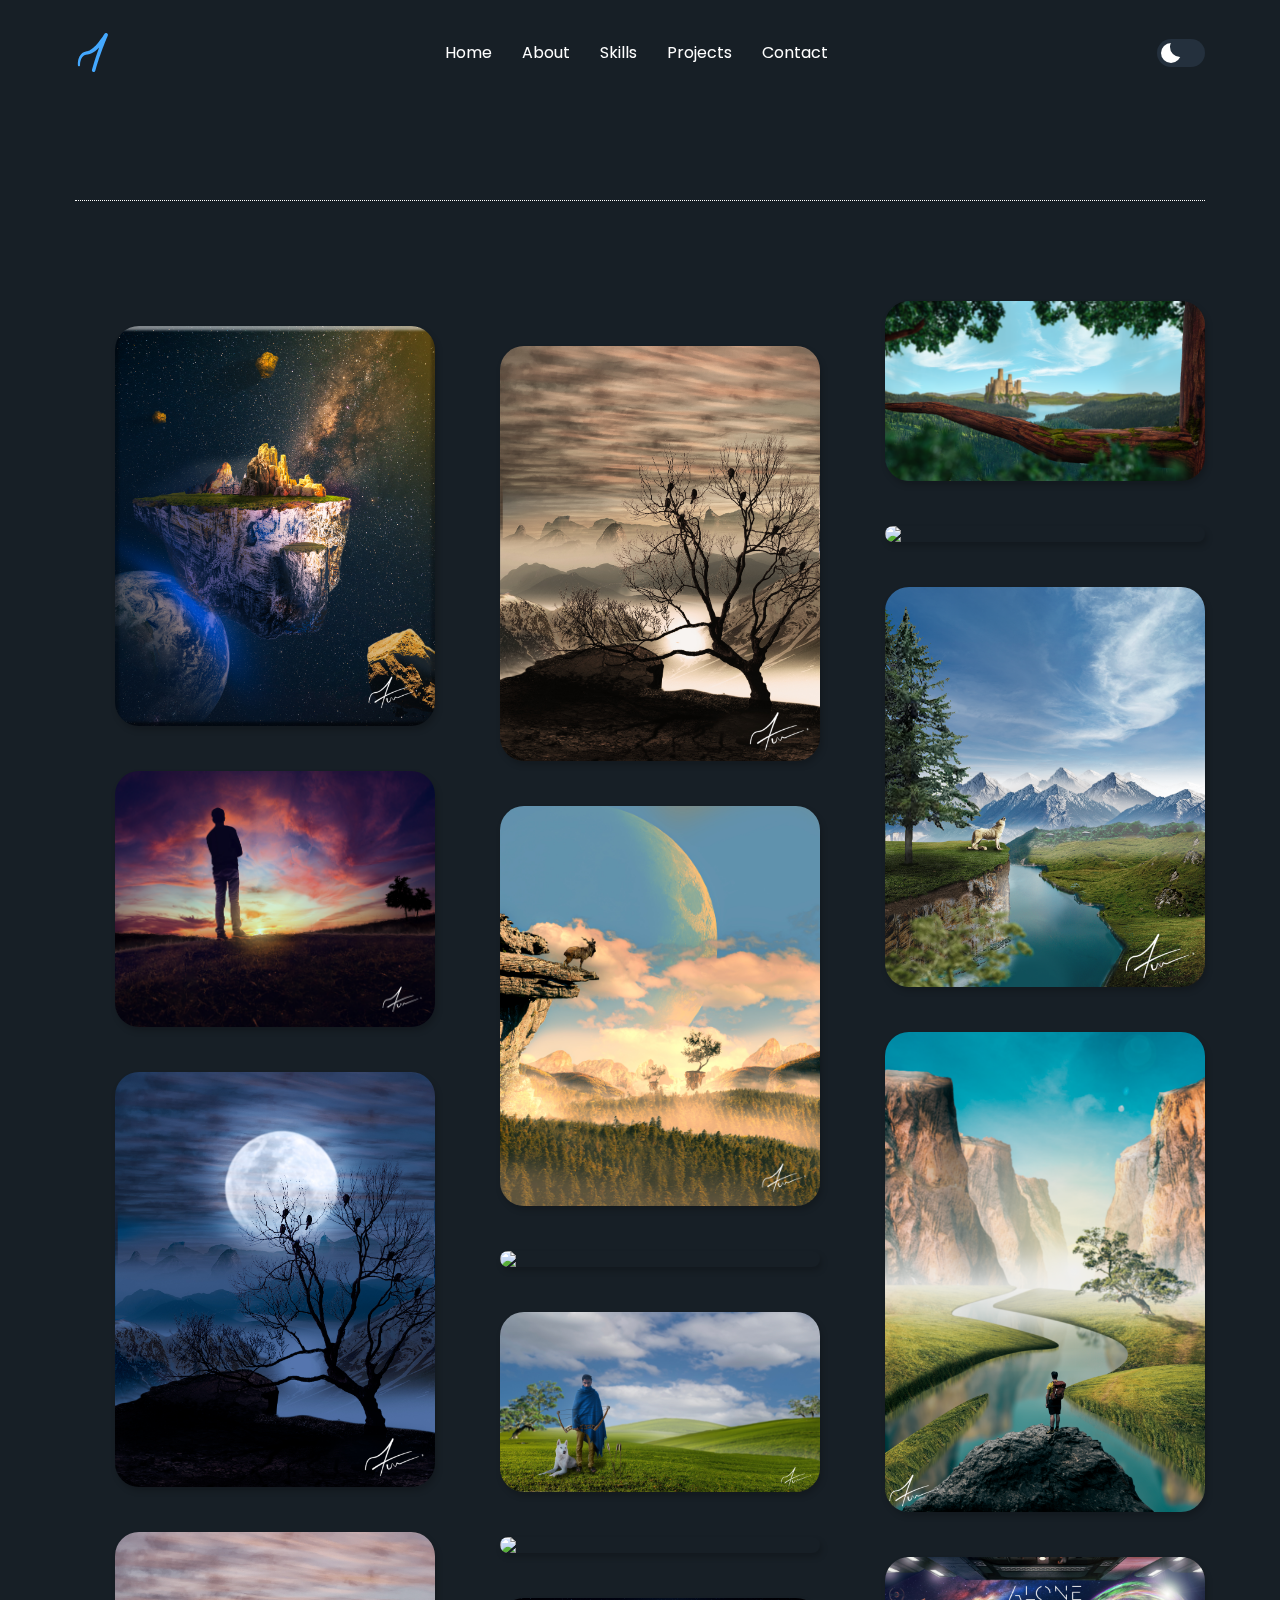
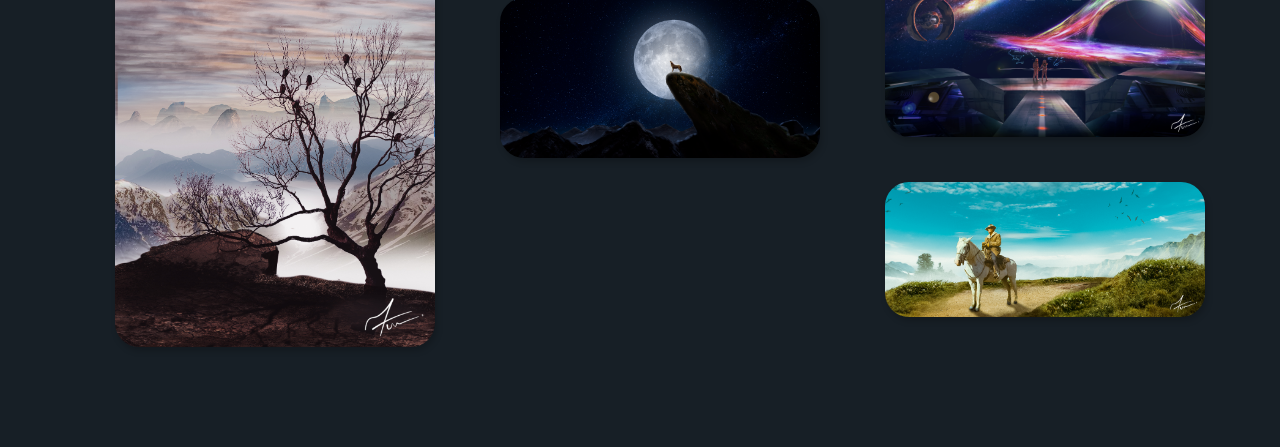
==== art.html @ 53b2a7ef "Initial commit" ====
<!DOCTYPE html>
<html lang="en">

<head>
  <meta charset="UTF-8">
  <meta http-equiv="X-UA-Compatible" content="IE=edge">
  <meta name="viewport" content="width=device-width, initial-scale=1.0">
  <title>Umer - personal portfolio</title>

  <!-- 
    - favicon
  -->
  <link rel="shortcut icon" href="./favicon.svg" type="image/svg+xml">

  <!-- 
    - custom css link
  -->
  <link rel="stylesheet" href="./assets/css/art_style.css">

  <!-- 
    - google font link
  -->
  <link rel="preconnect" href="https://fonts.googleapis.com">
  <link rel="preconnect" href="https://fonts.gstatic.com" crossorigin>
  <link
    href="https://fonts.googleapis.com/css2?family=Poppins:wght@700&family=Roboto:wght@400;700&family=Saira+Stencil+One&display=swap"
    rel="stylesheet">
</head>

<body id="top" class="dark_theme">

  <!-- 
    - #HEADER
  -->

  <header class="header" data-header>
    <div class="container">

      <img src="./assets/images/logo.svg" class="main-logo" alt="LOGO">

      <div class="navbar-actions">

        <button class="theme-btn" aria-label="Change Theme" title="Change Theme" data-theme-btn>
          <span class="icon"></span>
        </button>

      </div>

      <button class="nav-toggle-btn" aria-label="Toggle Menu" title="Toggle Menu" data-nav-toggle-btn>
        <span class="one"></span>
        <span class="two"></span>
        <span class="three"></span>
      </button>

      <nav class="navbar" data-navbar>
        <ul class="navbar-list">

          <li>
            <a href="index.html" class="navbar-link">Home</a>
          </li>

          <li>
            <a href="index.html" class="navbar-link">About</a>
          </li>

          <li>
            <a href="index.html" class="navbar-link">Skills</a>
          </li>

          <li>
            <a href="projects.html" class="navbar-link">Projects</a>
          </li>

          <li>
            <a href="index.html" class="navbar-link">Contact</a>
          </li>

        </ul>
      </nav>

    </div>
  </header>


  <main>
    <article class="container">




     <!-- 
        - #PROJECTS
      -->

      

      <section class="project" id="portfolio">

        <div class="divider"></div>
        <ul class="project-list">
          <li class="about-content section-content">

            <script>
              document.addEventListener("DOMContentLoaded", function() {
                const projectList = document.querySelector(".project-list");
            
                // Function to create project card
                function createProjectCard(imageSrc) {
                  const projectCard = document.createElement("li");
                  projectCard.classList.add("about-content", "section-content");
            
                  projectCard.innerHTML = `
                    <a href="#" class="project-card">
                      <div class="project-image-list">
                        <figure class="card-banner">
                          <img src="${imageSrc}" class="w-100">
                        </figure>
                      </div>
                    </a>
                    <div style="width: 20px; height: 20px;"></div>
                  `;
            
                  return projectCard;
                }
            
                // Load project cards dynamically
                const artFolder = "./art/";
                for (let i = 8; i > 0; i--) {
                  const imageSrc = `${artFolder}art (${i}).jpg`;
                  const projectCard = createProjectCard(imageSrc);
                  projectList.appendChild(projectCard);
                  console.log(imageSrc);
                }
                for (let i = 8; i > 0; i--) {
                  const imageSrc = `${artFolder}art (${i}).png`;
                  const projectCard = createProjectCard(imageSrc);
                  projectList.appendChild(projectCard);
                }
              });
            </script>
                    
          </li>

        </ul>

      </section>

      
    </article>
</main>





  <!-- 
    - #GO TO TOP
  -->

  <a href="#top" class="go-top" data-go-top title="Go to Top">
    <ion-icon name="arrow-up"></ion-icon>
  </a>





  <!-- 
    - custom js link
  -->
  <script src="./assets/js/script.js"></script>

  <!-- 
    - ionicon link
  -->
  <script type="module" src="https://unpkg.com/ionicons@5.5.2/dist/ionicons/ionicons.esm.js"></script>
  <script nomodule src="https://unpkg.com/ionicons@5.5.2/dist/ionicons/ionicons.js"></script>

</body>

</html>
---- assets/css/art_style.css ----
/*-----------------------------------*\
 * style.css
\*-----------------------------------*/

/**
 * copyright 2022 codewithsadee
 */





/*-----------------------------------*\
 * #CUSTOM PROPERTY
\*-----------------------------------*/

:root {

    /**
     * colors
     */
  
    --raw-seinna: hwb(209 3% 20%);
    --sizzling-sunrise: hsl(51, 95%, 54%);
    --scarlet: hsl(13, 96%, 47%);
    --black: hsl(0, 0%, 0%);
    --white: hsl(0, 0%, 100%);
  
    /**
     * typography
     */
  
    --ff-saira-stencil-one: "Saira Stencil One", sans-serif;
    --ff-poppins: 'Poppins', sans-serif;
    --ff-roboto: 'Roboto', sans-serif;
  
    --fs-1: 2rem;
    --fs-2: calc(1.813rem + 1vw);
    --fs-3: calc(1.313rem + 1vw);
    --fs-4: 1.4rem;
    --fs-5: 1rem;
    --fs-6: 0.813rem;
    --fs-7: 0.75rem;
  
    --fw-400: 400;
    --fw-700: 700;
  
    /**
     * transition
     */
  
    --transition-1: 0.25s ease-in-out;
  
    /**
     * spacing
     */
  
    --section-padding: 80px;
  
    /**
     * radius
     */
  
    --radius-4: 24px;
    --radius-12: 24px;
  
  }
  
  
  
  
  
  /*-----------------------------------*\
   * #THEME COLORS
  \*-----------------------------------*/
  
  body.dark_theme {
    --bg-primary: hsl(210, 25%, 12%);
    --bg-secondary: hsl(210, 25%, 19%);
    --color-primary: hsl(210, 25%, 100%);
    --color-secondary: hsl(210, 25%, 62%);
    --card-shadow: hsla(210, 25%, 0%, 0.4);
    --input-bg: hsl(210, 25%, 16%);
    --shadow-1: 10px 10px 40px var(--card-shadow);
  }
  
  body.light_theme {
    --bg-primary: hsl(210, 25%, 90%);
    --bg-secondary: hsl(210, 25%, 100%);
    --color-primary: hsl(210, 25%, 12%);
    --color-secondary: hsl(211, 31%, 30%);
    --card-shadow: hsla(210, 25%, 0%, 0.1);
    --input-bg: hsl(210, 25%, 93%);
    --shadow-1: 10px 10px 40px var(--card-shadow);
  }
  
  
  
  
  
  
  /*-----------------------------------*\
   * #RESET
  \*-----------------------------------*/
  
  *,
  *::before,
  *::after {
    margin: 0;
    padding: 0;
    box-sizing: border-box;
  }
  
  li {
    list-style: none;
  }
  
  a {
    text-decoration: none;
  }
  
  a,
  img,
  time,
  span,
  input,
  label,
  select,
  button,
  textarea,
  ion-icon {
    display: block;
  }
  
  input,
  button,
  select,
  textarea {
    background: none;
    border: none;
    font: inherit;
  }
  
  button,
  select {
    cursor: pointer;
  }
  
  input,
  textarea {
    width: 100%;
  }
  
  ion-icon {
    pointer-events: none;
  }
  
  :is(a, button, select) {
    outline-color: var(--scarlet);
    outline-offset: 3px;
  }
  
  ::selection {
    background: var(--color-primary);
    color: var(--bg-primary);
  }
  
  html {
    font-family: var(--ff-roboto);
    scroll-behavior: smooth;
  }
  
  body {
    background: var(--bg-primary);
    transition: var(--transition-1);
  }
  
  body.active {
    overflow: hidden;
  }
  
  
  
  
  
  /*-----------------------------------*\
   * #REUSED STYLE
  \*-----------------------------------*/
  
  .container {
    padding-inline: 10px;
  }
  
  .h1 {
    font-size: var(--fs-1);
    line-height: 1.2;
    font-weight: 400;
  }
  
  .h2,
  .h3,
  .h4 {
    color: var(--color-primary);
    font-family: var(--ff-poppins);
    line-height: 1.2;
  }
  
  .h2 {
    font-size: var(--fs-2);
  }
  
  .h3 {
    font-size: var(--fs-3);
  }
  
  .h4 {
    font-size: var(--fs-5);
  }
  
  .w-100 {
    width: 100%;
  }
  
  .btn {
    max-width: max-content;
    color: var(--color-primary);
    font-weight: var(--fw-700);
    text-transform: uppercase;
    letter-spacing: 0.5px;
    padding: 10px 25px;
    border: 1px solid transparent;
    border-radius: var(--radius-4);
    transition: var(--transition-1);
  }
  
  .btn-group {
    display: flex;
    justify-content: flex-start;
    align-items: center;
    gap: 20px;
  }
  .btn-primary {
    border-color: var(--color-primary);
    display: flex; 
    align-items: center;
  }

  .btn-icon
  {
    padding-left: 10px;
    font-size: 24px;
  }

  .btn-primary:is(:hover, :focus) {
    background: var(--color-primary);
    color: var(--bg-primary);
  }
  
  .btn-secondary {
    background: var(--raw-seinna);
    border-color: var(--raw-seinna);
    color: var(--black);
  }
  
  .btn-secondary:is(:hover, :focus) {
    --raw-seinna: hsl(24, 74%, 64%);
  }
  
  .section-subtitle {
    position: relative;
    color: var(--color-secondary);
    text-transform: uppercase;
    padding-bottom: 5px;
    margin-bottom: 20px;
  }
  
  .section-subtitle::after {
    content: "";
    position: absolute;
    top: 100%;
    left: 0;
    width: 60px;
    height: 2px;
    background: var(--color-secondary);
  }
  
  .section-title {
    max-width: 350px;
    margin-bottom: 30px;
  }
  
  .section-project-title {
    max-width: 350px;
    margin-bottom: 8px;
    margin-top: 8px;
  }

  .section-text {
    color: var(--color-secondary);
    line-height: 1.8;
    margin-bottom: 8px;
  }
  
  .section-point-text
  {
    list-style-type: disc;
    color: var(--color-secondary);
    line-height: 1.6;
    margin-left: 8px;
  }
  .section-point-text-group
  {
    color: var(--color-secondary);
    line-height: 1.2;
    margin-left: 8px;
    margin-bottom: 8px;
  }

  .tooltip {
    position: absolute;
    top: -40px;
    background: var(--raw-seinna);
    min-width: max-content;
    color: var(--white);
    font-size: 15px;
    font-weight: var(--fw-700);
    padding: 5px 10px;
    border-radius: var(--radius-4);
    box-shadow: var(--shadow-1);
    transform: translateY(-10px);
    opacity: 0;
    pointer-events: none;
    transition: var(--transition-1);
    z-index: 1;
  }
  
  
    .techno-grid-container {
      display: grid;
      grid-gap: 10px;
      grid-template-columns: repeat(auto-fit, minmax(80px, 1fr));
      justify-content: space-between;
      margin-bottom: 30px;
    }

    .techno-grid-item {
      height: 32px;
    }
  

    .divider
    {
      border-bottom: 1px dotted var(--color-primary);
      margin-top: 100px;
      margin-bottom: 100px;
    }
  
  /*-----------------------------------*\
   * #HEADER
  \*-----------------------------------*/
  
  .header {
    padding-block: 15px;
    position: fixed;
    top: 0;
    left: 0;
    width: 100%;
    transition: var(--transition-1);
    z-index: 4;
  }
  
  .header.active {
    padding-block: 12px;
    background: var(--bg-secondary);
    box-shadow: var(--shadow-1);
  }
  
  .header .container {
    display: flex;
    justify-content: space-between;
    align-items: center;
    gap: 10px;
  }
  
  .logo {
    position: relative;
    min-width: 77px;
    z-index: 2;
  }
  
  .logo a {
    color: var(--color-primary);
    font-family: var(--ff-saira-stencil-one);
  }
  
  .logo span {
    display: inline-block;
    color: var(--raw-seinna);
    margin-left: 2px;
  }
  
  .navbar-actions {
    display: flex;
    align-items: center;
    gap: 15px;
    margin-left: auto;
  }
  
  .navbar-actions select {
    color: var(--color-primary);
    width: 45px;
  }
  
  .navbar-actions option {
    background: var(--bg-primary);
    color: var(--color-primary);
  }
  
  .theme-btn {
    padding: 4px;
    width: 48px;
    background: var(--bg-secondary);
    border-radius: 100px;
    transition: var(--transition-1);
  }
  
  .header.active .theme-btn {
    background: var(--bg-primary);
  }
  
  .theme-btn .icon {
    position: relative;
    left: 0;
    width: 20px;
    height: 20px;
    border-radius: 50px;
    box-shadow: inset 9px -6px var(--color-primary);
    transition: var(--transition-1);
  }
  
  .theme-btn.active .icon {
    left: 20px;
    box-shadow: inset 20px -20px var(--sizzling-sunrise);
  }
  
  .nav-toggle-btn {
    position: relative;
    transform: rotate(-55deg);
    transition: var(--transition-1);
    z-index: 2;
  }
  
  .nav-toggle-btn.active {
    transform: rotate(-45deg);
  }
  
  .nav-toggle-btn span {
    width: 20px;
    height: 2px;
    background: var(--color-primary);
    margin: 5px;
    transition: var(--transition-1);
  }
  
  .nav-toggle-btn :is(.one, .three) {
    width: 10px;
  }
  
  .nav-toggle-btn .one {
    margin-left: auto;
    transform-origin: left;
  }
  
  .nav-toggle-btn .three {
    transform-origin: right;
  }
  
  .nav-toggle-btn.active .one {
    transform: rotate(90deg) translateX(-3px);
  }
  
  .nav-toggle-btn.active .three {
    transform: rotate(90deg) translateX(3px);
  }
  
  .navbar {
    position: fixed;
    background: var(--bg-secondary);
    top: 100%;
    left: 0;
    width: 100%;
    height: 100%;
    display: grid;
    place-items: center;
    visibility: hidden;
    transition: 0.75s cubic-bezier(0.71, 0.01, 0.24, 0.99);
    transition-delay: 0.5s;
    z-index: 1;
  }
  
  .navbar.active {
    top: 0;
    visibility: visible;
    transition-delay: 0s;
  }
  
  .navbar-list>li {
    margin-block: 20px;
    padding-inline: 50px;
    overflow: hidden;
  }
  
  .navbar-link {
    position: relative;
    width: max-content;
    margin-inline: auto;
    color: var(--color-primary);
    font-family: var(--ff-poppins);
    font-size: var(--fs-1);
    padding: 10px;
    transform: translateY(50px);
    transition: 0.75s cubic-bezier(0.68, -0.55, 0.27, 2);
  }
  
  .navbar.active .navbar-link {
    transform: translateY(0);
    transition-delay: 0.5s;
  }
  
  .navbar-link::before {
    content: "";
    position: absolute;
    top: 50%;
    transform: translateY(-50%);
    left: 0;
    height: 5px;
    width: 0;
    background: var(--raw-seinna);
    transition: var(--transition-1);
  }
  
  .navbar-link:is(:hover, :focus)::before {
    width: 100%;
  }

  
.header .main-logo
{
width: 40px;
}

  
  
  /*-----------------------------------*\
   * #PROJECT
  \*-----------------------------------*/
  
  .project {
    padding-block: var(--section-padding);
  }
  
  .project-list>li {
    margin-bottom: 25px;
  }
  
  .project-card {
    position: relative;
    overflow: hidden;
    border-radius: var(--radius-12);
    box-shadow: 2px 4px 6px hsla(0, 0%, 0%, 0.2);
  }
  
  .project-card::after {
    content: "";
    position: absolute;
    inset: 0;
    border-radius: inherit;
    transition: var(--transition-1);
  }
  
  .project-card:is(:hover, :focus)::after {
    background: hsla(0, 0%, 100%, 0.1);
    backdrop-filter: blur(0.5px);
  }
  
  .project-card .card-content {
    position: absolute;
    bottom: 0;
    left: 0;
    width: 100%;
    padding: 20px;
  }
  
  .project-card .card-title {
    margin-bottom: 10px;
  }
  
  .project-card :is(.card-title, .publish-date) {
    background: var(--bg-primary);
    padding: 6px 12px;
    width: 100%;
    box-shadow: var(--shadow-1);
    transform: translateY(20px);
    opacity: 0;
    transition: var(--transition-1);
  }
  
  .project-card .publish-date {
    font-size: var(--fs-6);
    color: var(--color-primary);
    transition-delay: 0s;
  }
  
  .project-card:is(:hover, :focus) :is(.card-title, .publish-date) {
    transform: translateY(0);
    opacity: 1;
  }
  
  .project-card:is(:hover, :focus) .publish-date {
    transition-delay: 0.1s;
  }
  
  .load-more {
    font-size: var(--fs-4);
    color: var(--raw-seinna);
    text-decoration: underline;
    margin-inline: auto;
  }

  .responsive-video-container {
    position: relative;
    overflow: hidden;
    padding-bottom: 56.25%;
    height: 0;
    margin-bottom: 8px;
    margin-top: 8px;
  }

  .responsive-video-container iframe {
    position: absolute;
    top: 0;
    left: 0;
    width: 100%;
    height: 100%;
  }
  
  
  
  
  /*-----------------------------------*\
   * #FOOTER
  \*-----------------------------------*/
  
  .footer {
    background: var(--bg-secondary);
    padding-block: 20px;
    text-align: center;
    box-shadow: var(--shadow-1);
  }
  
  .footer .logo {
    margin-bottom: 15px;
  }
  
  .copyright {
    color: var(--color-secondary);
    line-height: 1.6;
  }
  
  .copyright a {
    display: inline-block;
    color: var(--raw-seinna);
  }
  
  
  
  
  
  /*-----------------------------------*\
   * #GO TO TOP
  \*-----------------------------------*/
  
  .go-top {
    position: fixed;
    bottom: 25px;
    right: 25px;
    width: 45px;
    height: 45px;
    display: grid;
    place-items: center;
    font-size: 20px;
    color: var(--color-primary);
    border: 2px solid var(--color-primary);
    border-radius: 50%;
    opacity: 0;
    pointer-events: none;
    transform: translateY(10px);
    transition: var(--transition-1);
    z-index: 2;
  }
  
  .go-top.active {
    opacity: 1;
    pointer-events: all;
    transform: translateY(0);
  }
  
  
  
  
  
  /*-----------------------------------*\
   * #MEDIA QUERIES
  \*-----------------------------------*/
  
  /**
   * responsive for larger than 550px screen
   */
  
  @media (min-width: 550px) {
  
    /**
     * REUSED STYLE
     */
  
    .container {
      max-width: 550px;
      margin-inline: auto;
    }
  
    .section-title {
      max-width: 380px;
    }
  
  
  
    /**
     * PROJECT
     */
  
    .project-list {
      column-count: 2;
      column-gap: 25px;
    }
  
  }
  
  
  
  
  
  /**
   * responsive for larger than 768px screen
   */
  
  @media (min-width: 768px) {
  
    /**
     * REUSED STYLE
     */
  
    .container {
      max-width: 720px;
    }
  
    .section-title {
      max-width: 430px;
    }
  
  
  
    /**
     * STATS
     */
  
    .stats-list {
      grid-template-columns: 1fr 1fr;
    }
  
  }
  
  
  
  
  
  /**
   * responsive for larger than 992px screen
   */
  
  @media (min-width: 992px) {
  
    /**
     * CUSTOM PROPERTY
     */
  
    :root {
  
      /**
       * typography
       */
  
      --fs-2: 3rem;
  
      /**
       * spacing
       */
  
      --section-padding: 100px;
  
    }
  
  
  
    /**
     * REUSED STYLE
     */
  
    .container {
      max-width: 980px;
    }
  
    .section-content {
      position: relative;
      padding-left: 40px;
    }
  
    .section-subtitle {
      position: absolute;
      top: 0;
      left: 0;
      transform: rotate(0.75turn) translateX(-100%);
      transform-origin: left top;
      margin-bottom: 0;
    }
  
    .section-subtitle::after {
      top: 8px;
      left: auto;
      right: calc(100% + 20px);
    }
  
  

    /**
     * HEADER
     */
  
    .header {
      padding-block: 30px;
    }
  
    .header.active {
      padding-block: 15px;
    }
  
    .navbar-actions {
      order: 1;
      margin-left: 0;
    }
  
    .nav-toggle-btn {
      display: none;
    }
  
    .navbar {
      all: unset;
    }
  
    .navbar-link {
      transform: translateY(0);
      font-size: unset;
      padding-inline: 5px;
    }
  
    .navbar-list>li {
      margin: 0;
      padding: 0;
      overflow: visible;
    }
  
    .navbar-list {
      display: flex;
      justify-content: center;
      align-items: center;
      gap: 20px;
    }
  
    .navbar-link::before {
      height: 2px;
    }
  
  
  
  
    /**
     * PROJECT
     */
  
    .project-list {
      column-count: 3;
    }

  
  
    /**
     * FOOTER
     */
  
    .footer .container {
      display: flex;
      justify-content: space-between;
      align-items: center;
    }
  
    .footer .logo {
      margin-bottom: 0;
    }
  
  }
  
  
  
  
  
  /**
   * responsive for larger than 1200px screen
   */
  
  @media (min-width: 1200px) {
  
    /**
     * REUSED STYLE
     */
  
    .container {
      max-width: 1150px;
    }
  
    .section-title {
      max-width: 460px;
    }
  
  }
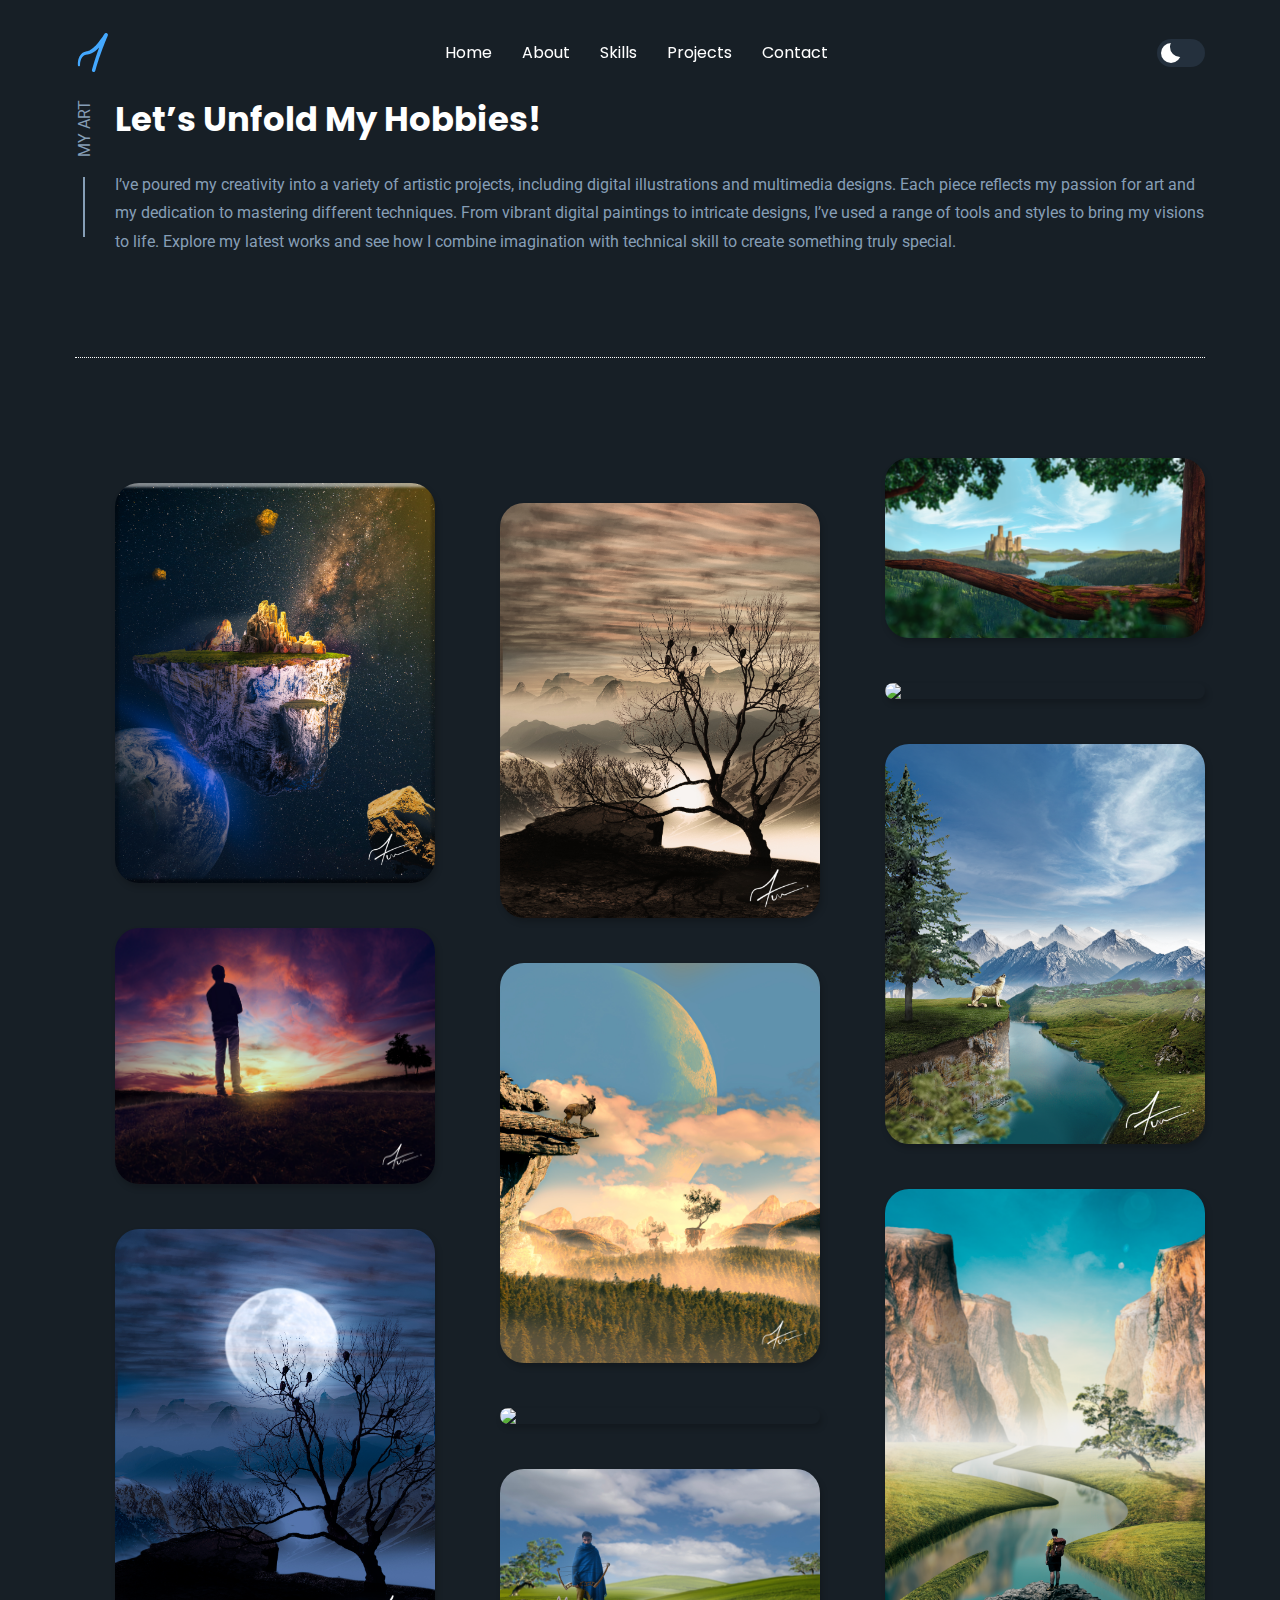
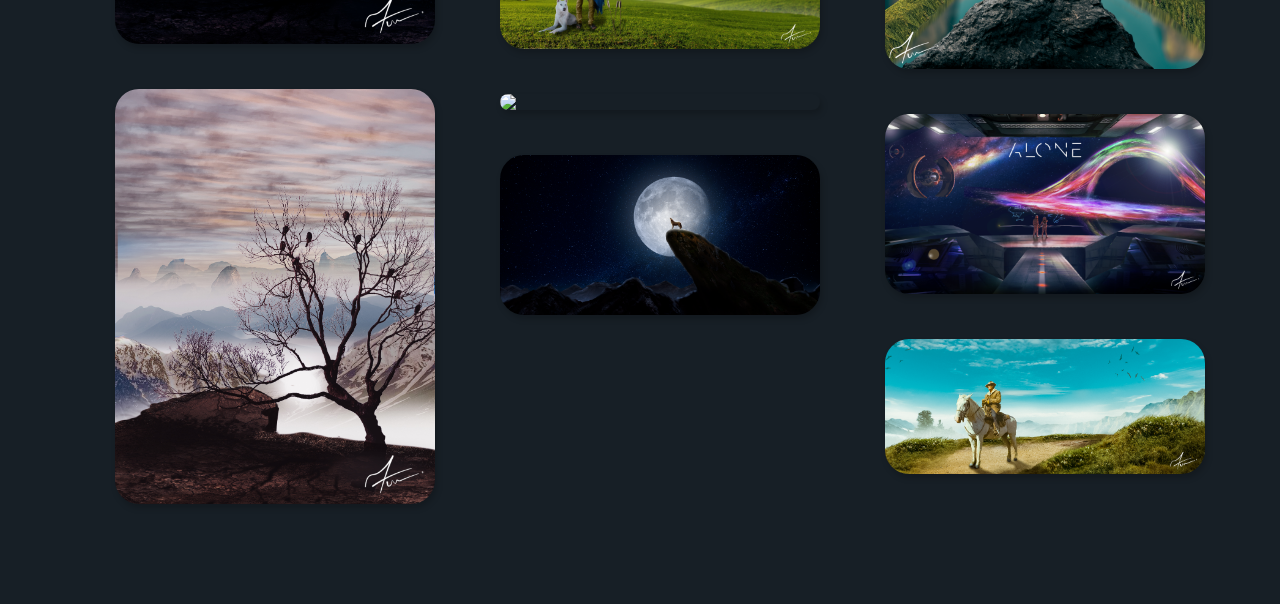
==== commit 1016c8c9: "chore: Add section for showcasing artwork on the portfolio page" ====
--- a/art.html
+++ b/art.html
@@ -95,7 +95,19 @@
       
 
       <section class="project" id="portfolio">
+        <li>
+          <div class="project-content section-content">
 
+            <p class="section-subtitle">My Art</p>
+
+            <h2 class="h3 section-title">Let’s Unfold My Hobbies!</h2>
+
+            <p class="section-text">
+              I’ve poured my creativity into a variety of artistic projects, including digital illustrations and multimedia designs. Each piece reflects my passion for art and my dedication to mastering different techniques. From vibrant digital paintings to intricate designs, I’ve used a range of tools and styles to bring my visions to life. Explore my latest works and see how I combine imagination with technical skill to create something truly special.
+            </p>
+
+          </div>
+        </li>
         <div class="divider"></div>
         <ul class="project-list">
           <li class="about-content section-content">
@@ -143,6 +155,8 @@
 
         </ul>
 
+        
+
       </section>
 
       
